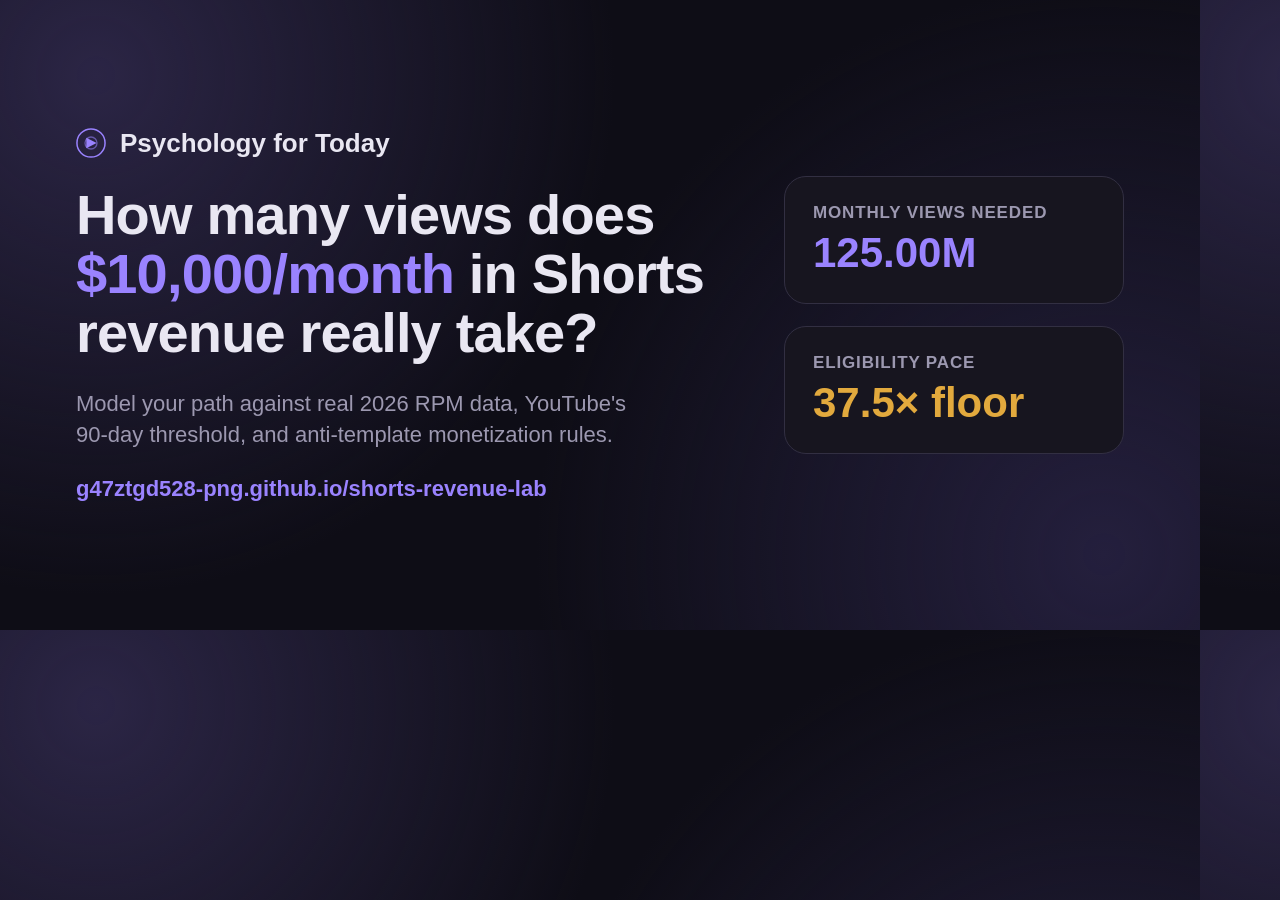
==== cover-landscape.html @ e1781dc1 "Rebrand to Psychology for Today" ====
<!DOCTYPE html>
<html lang="en" data-theme="dark">
<head>
<meta charset="UTF-8" />
<link rel="preconnect" href="https://fonts.googleapis.com" />
<link rel="preconnect" href="https://fonts.gstatic.com" crossorigin />
<link href="https://api.fontshare.com/v2/css?f[]=cabinet-grotesk@700,500,400&f[]=satoshi@400,500,700,900&display=swap" rel="stylesheet" />
<style>
  :root{
    --color-bg:#0e0d16; --color-surface:#17151f;
    --color-text:#e9e7f2; --color-text-muted:#9c98b0;
    --color-primary:#9a83ff; --color-warning:#e2a93d;
    --font-display:'Cabinet Grotesk','Georgia',sans-serif;
    --font-body:'Satoshi','Helvetica Neue',sans-serif;
  }
  *{margin:0;padding:0;box-sizing:border-box;}
  html,body{width:1200px;height:630px;overflow:hidden;}
  body{
    font-family:var(--font-body);
    background:
      radial-gradient(circle at 8% 12%, #2b2545 0%, transparent 42%),
      radial-gradient(circle at 92% 88%, #241f3d 0%, transparent 46%),
      var(--color-bg);
    color:var(--color-text);
    display:flex; align-items:center; justify-content:space-between;
    padding:72px 76px;
  }
  .left{ max-width:660px; display:flex; flex-direction:column; gap:26px; }
  .brand{display:flex; align-items:center; gap:14px;}
  .brand svg{color:var(--color-primary);}
  .brand-name{font-family:var(--font-display); font-weight:700; font-size:26px;}
  .headline{
    font-family:var(--font-display); font-weight:700; font-size:56px; line-height:1.06;
    letter-spacing:-0.015em;
  }
  .headline .accent{color:var(--color-primary);}
  .sub{font-size:22px; color:var(--color-text-muted); line-height:1.4; max-width:560px;}
  .url{font-size:22px; font-weight:600; color:var(--color-primary);}
  .right{ display:flex; flex-direction:column; gap:22px; width:340px; }
  .stat-card{
    background:var(--color-surface); border:1.5px solid #322f42; border-radius:22px;
    padding:26px 28px;
  }
  .stat-label{font-size:17px; font-weight:600; color:var(--color-text-muted); text-transform:uppercase; letter-spacing:0.05em; margin-bottom:6px;}
  .stat-value{font-family:var(--font-display); font-size:42px; font-weight:700;}
  .stat-value.accent{color:var(--color-primary);}
  .stat-value.warn{color:var(--color-warning);}
</style>
</head>
<body>
  <div class="left">
    <div class="brand">
      <svg width="30" height="30" viewBox="0 0 32 32" fill="none">
        <circle cx="16" cy="16" r="15" stroke="currentColor" stroke-width="1.6"/>
        <path d="M11 10.5 L22 16 L11 21.5 Z" fill="currentColor"/>
        <circle cx="16" cy="16" r="6.4" stroke="currentColor" stroke-width="1.4" fill="none" opacity="0.55"/>
      </svg>
      <span class="brand-name">Psychology for Today</span>
    </div>
    <div class="headline">How many views does <span class="accent">$10,000/month</span> in Shorts revenue really take?</div>
    <div class="sub">Model your path against real 2026 RPM data, YouTube's 90-day threshold, and anti-template monetization rules.</div>
    <div class="url">g47ztgd528-png.github.io/shorts-revenue-lab</div>
  </div>
  <div class="right">
    <div class="stat-card">
      <div class="stat-label">Monthly views needed</div>
      <div class="stat-value accent">125.00M</div>
    </div>
    <div class="stat-card">
      <div class="stat-label">Eligibility pace</div>
      <div class="stat-value warn">37.5&times; floor</div>
    </div>
  </div>
</body>
</html>
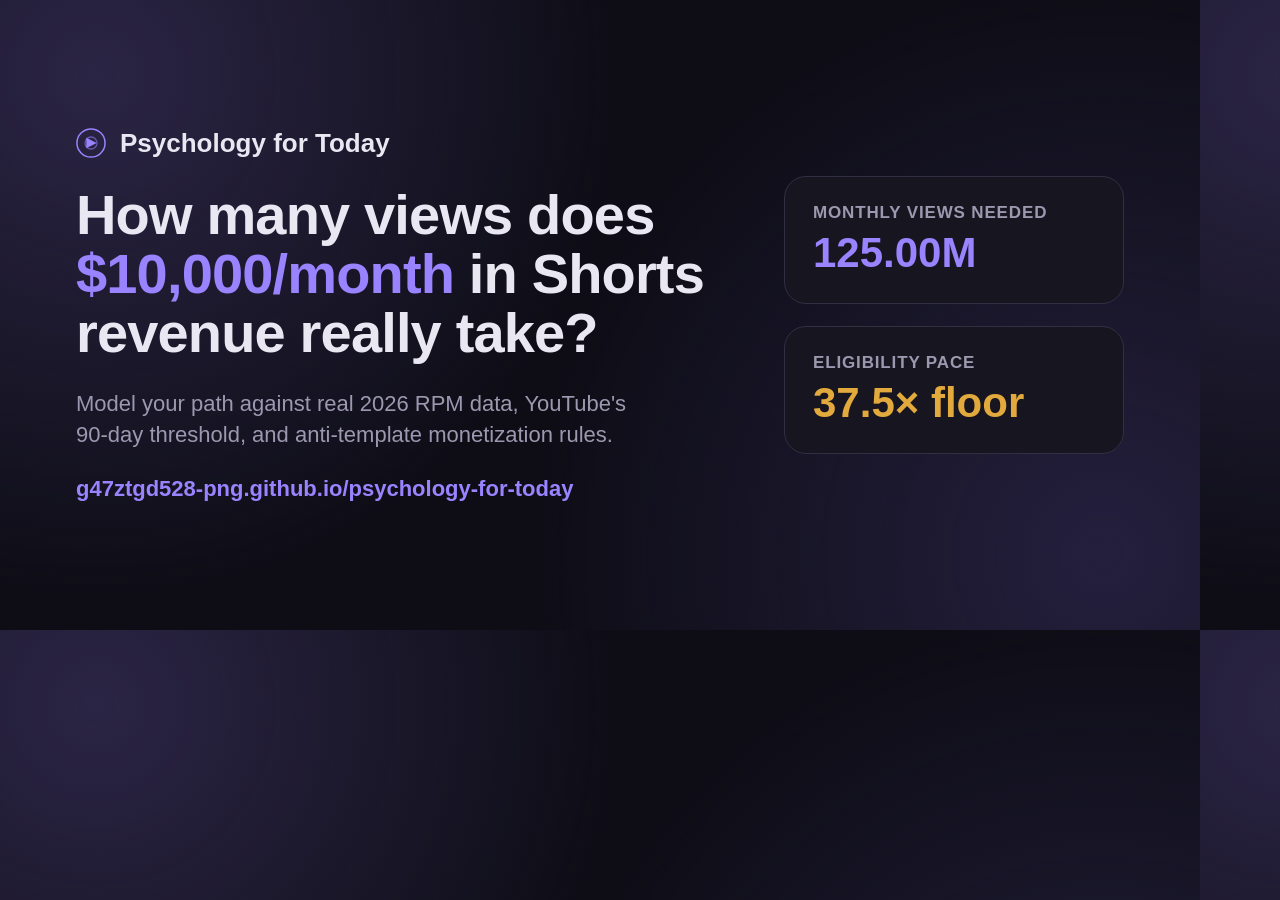
==== commit 7c5ab673: "Rename to psychology-for-today, add social work watermark" ====
--- a/cover-landscape.html
+++ b/cover-landscape.html
@@ -59,7 +59,7 @@
     </div>
     <div class="headline">How many views does <span class="accent">$10,000/month</span> in Shorts revenue really take?</div>
     <div class="sub">Model your path against real 2026 RPM data, YouTube's 90-day threshold, and anti-template monetization rules.</div>
-    <div class="url">g47ztgd528-png.github.io/shorts-revenue-lab</div>
+    <div class="url">g47ztgd528-png.github.io/psychology-for-today</div>
   </div>
   <div class="right">
     <div class="stat-card">
